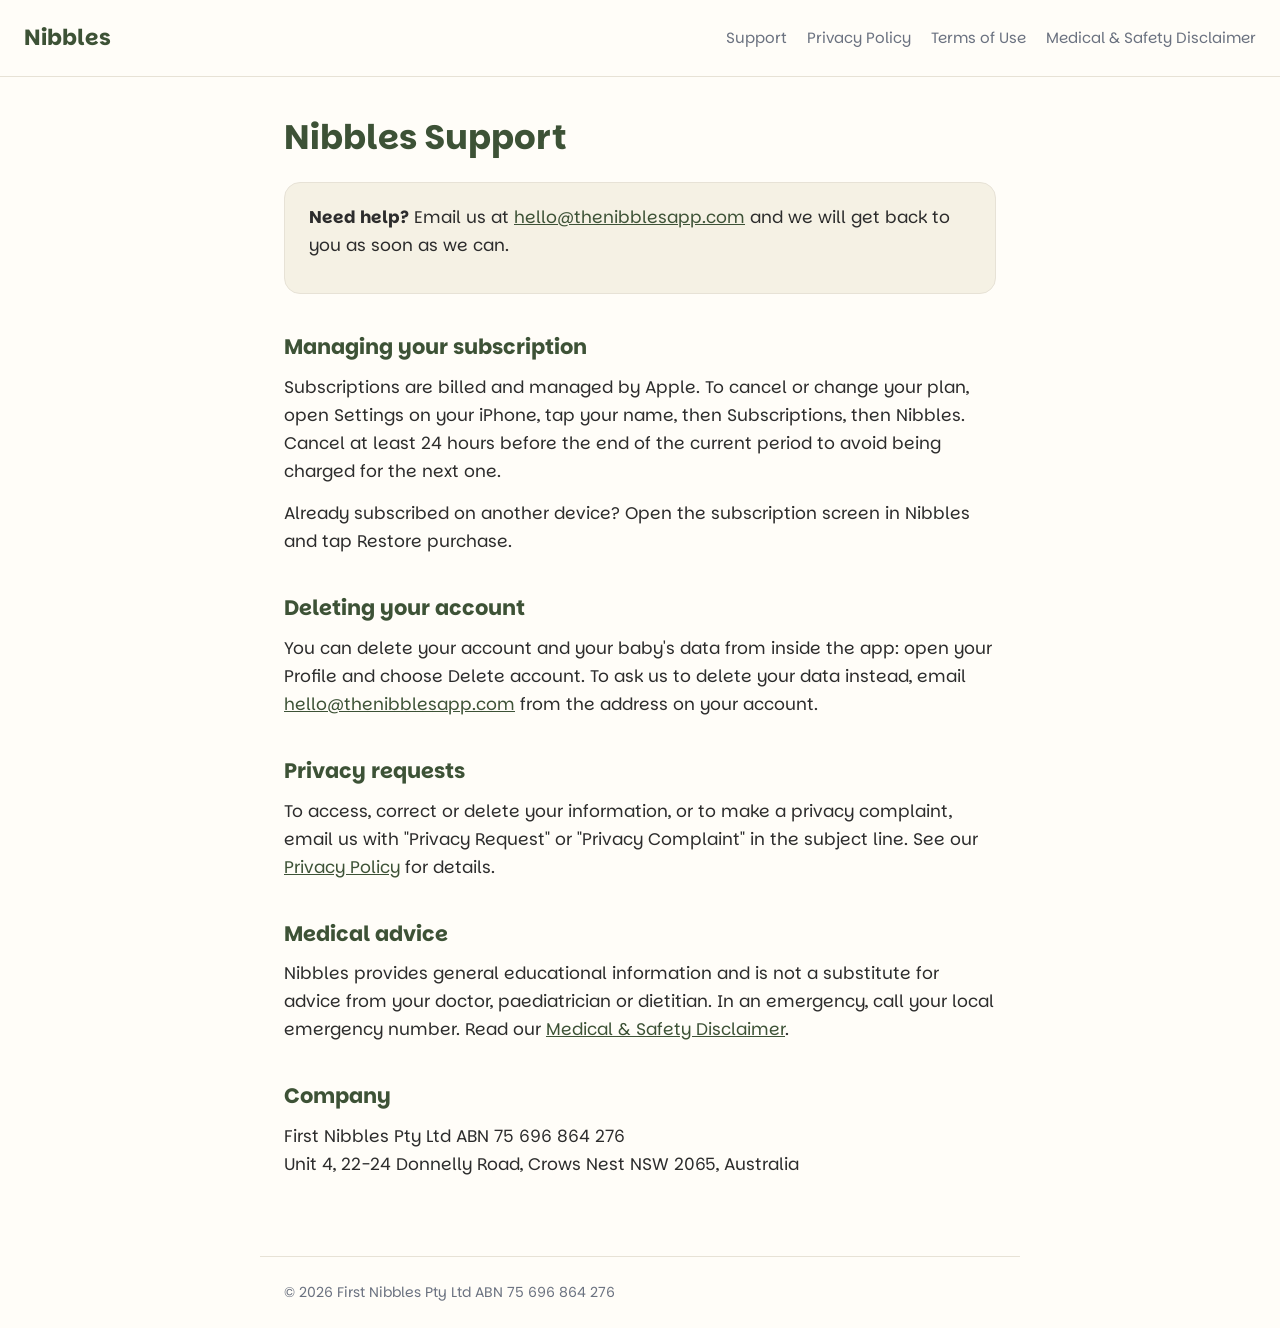
==== index.html @ d9d8b0a6 "chore(infra): add support, privacy, terms, disclaimer pages" ====
<!doctype html>
<html lang="en">
<head>
<meta charset="utf-8">
<meta name="viewport" content="width=device-width, initial-scale=1">
<title>Support | Nibbles</title>
<link rel="preconnect" href="https://fonts.googleapis.com">
<link rel="preconnect" href="https://fonts.gstatic.com" crossorigin>
<link href="https://fonts.googleapis.com/css2?family=Parkinsans:wght@400;600;700&display=swap" rel="stylesheet">
<link rel="stylesheet" href="/style.css">
</head>
<body>
<header><a class="brand" href="https://www.thenibblesapp.com/">Nibbles</a>
<nav>
  <a href="/">Support</a>
  <a href="/privacy/">Privacy Policy</a>
  <a href="/terms/">Terms of Use</a>
  <a href="/disclaimer/">Medical &amp; Safety Disclaimer</a>
</nav></header>
<main>
<h1>Nibbles Support</h1>
<div class="card">
  <p><strong>Need help?</strong> Email us at <a href="mailto:hello@thenibblesapp.com">hello@thenibblesapp.com</a> and we will get back to you as soon as we can.</p>
</div>

<h2>Managing your subscription</h2>
<p>Subscriptions are billed and managed by Apple. To cancel or change your plan, open Settings on your iPhone, tap your name, then Subscriptions, then Nibbles. Cancel at least 24 hours before the end of the current period to avoid being charged for the next one.</p>
<p>Already subscribed on another device? Open the subscription screen in Nibbles and tap Restore purchase.</p>

<h2>Deleting your account</h2>
<p>You can delete your account and your baby's data from inside the app: open your Profile and choose Delete account. To ask us to delete your data instead, email <a href="mailto:hello@thenibblesapp.com">hello@thenibblesapp.com</a> from the address on your account.</p>

<h2>Privacy requests</h2>
<p>To access, correct or delete your information, or to make a privacy complaint, email us with "Privacy Request" or "Privacy Complaint" in the subject line. See our <a href="/privacy/">Privacy Policy</a> for details.</p>

<h2>Medical advice</h2>
<p>Nibbles provides general educational information and is not a substitute for advice from your doctor, paediatrician or dietitian. In an emergency, call your local emergency number. Read our <a href="/disclaimer/">Medical &amp; Safety Disclaimer</a>.</p>

<h2>Company</h2>
<p>First Nibbles Pty Ltd ABN 75 696 864 276<br>Unit 4, 22-24 Donnelly Road, Crows Nest NSW 2065, Australia</p>
</main>
<footer>&copy; 2026 First Nibbles Pty Ltd ABN 75 696 864 276</footer>
</body>
</html>
---- style.css ----
:root{--bg:#FFFDF8;--fg:#2C2C2C;--muted:#6B7280;--brand:#3D5236;--line:#E7E2D6;--card:#F5F1E4}
@media(prefers-color-scheme:dark){:root{--bg:#1B1F19;--fg:#EDEBE4;--muted:#A3A89C;--brand:#B9D3A8;--line:#33392F;--card:#232920}}
*{box-sizing:border-box}
body{margin:0;background:var(--bg);color:var(--fg);font:17px/1.65 Parkinsans,system-ui,-apple-system,sans-serif}
header{display:flex;flex-wrap:wrap;gap:12px 28px;align-items:center;justify-content:space-between;padding:20px 24px;border-bottom:1px solid var(--line)}
.brand{font-weight:700;font-size:22px;color:var(--brand);text-decoration:none}
nav{display:flex;flex-wrap:wrap;gap:8px 20px;font-size:15px}
nav a{color:var(--muted);text-decoration:none}
nav a:hover{color:var(--brand)}
main{max-width:760px;margin:0 auto;padding:40px 24px 64px}
h1{font-size:34px;line-height:1.2;margin:0 0 24px;color:var(--brand)}
h2{font-size:21px;margin:36px 0 8px;color:var(--brand)}
p{margin:0 0 14px}
ul{margin:0 0 14px;padding-left:22px}
li{margin-bottom:6px}
a{color:var(--brand)}
.card{background:var(--card);border:1px solid var(--line);border-radius:16px;padding:20px 24px;margin:0 0 16px}
footer{max-width:760px;margin:0 auto;padding:24px;color:var(--muted);font-size:14px;border-top:1px solid var(--line)}
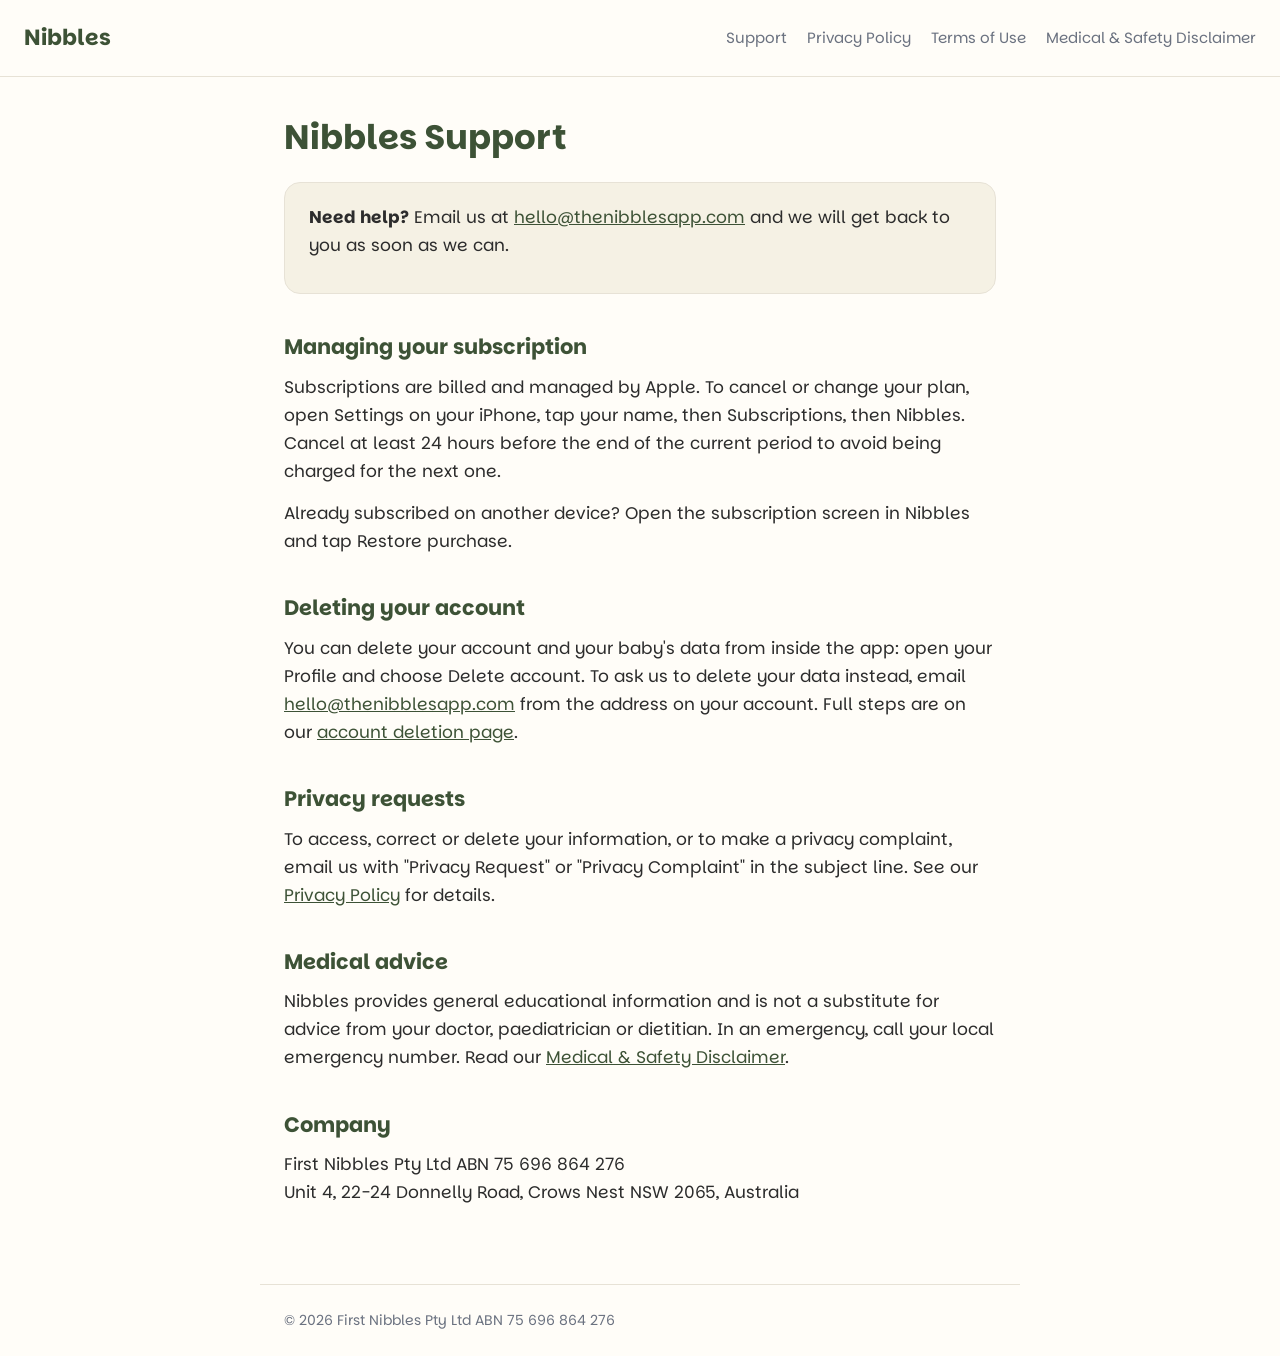
==== commit b9159455: "feat(legal): add account deletion page for Play data safety" ====
--- a/index.html
+++ b/index.html
@@ -28,7 +28,7 @@
 <p>Already subscribed on another device? Open the subscription screen in Nibbles and tap Restore purchase.</p>
 
 <h2>Deleting your account</h2>
-<p>You can delete your account and your baby's data from inside the app: open your Profile and choose Delete account. To ask us to delete your data instead, email <a href="mailto:hello@thenibblesapp.com">hello@thenibblesapp.com</a> from the address on your account.</p>
+<p>You can delete your account and your baby's data from inside the app: open your Profile and choose Delete account. To ask us to delete your data instead, email <a href="mailto:hello@thenibblesapp.com">hello@thenibblesapp.com</a> from the address on your account. Full steps are on our <a href="/delete-account/">account deletion page</a>.</p>
 
 <h2>Privacy requests</h2>
 <p>To access, correct or delete your information, or to make a privacy complaint, email us with "Privacy Request" or "Privacy Complaint" in the subject line. See our <a href="/privacy/">Privacy Policy</a> for details.</p>
